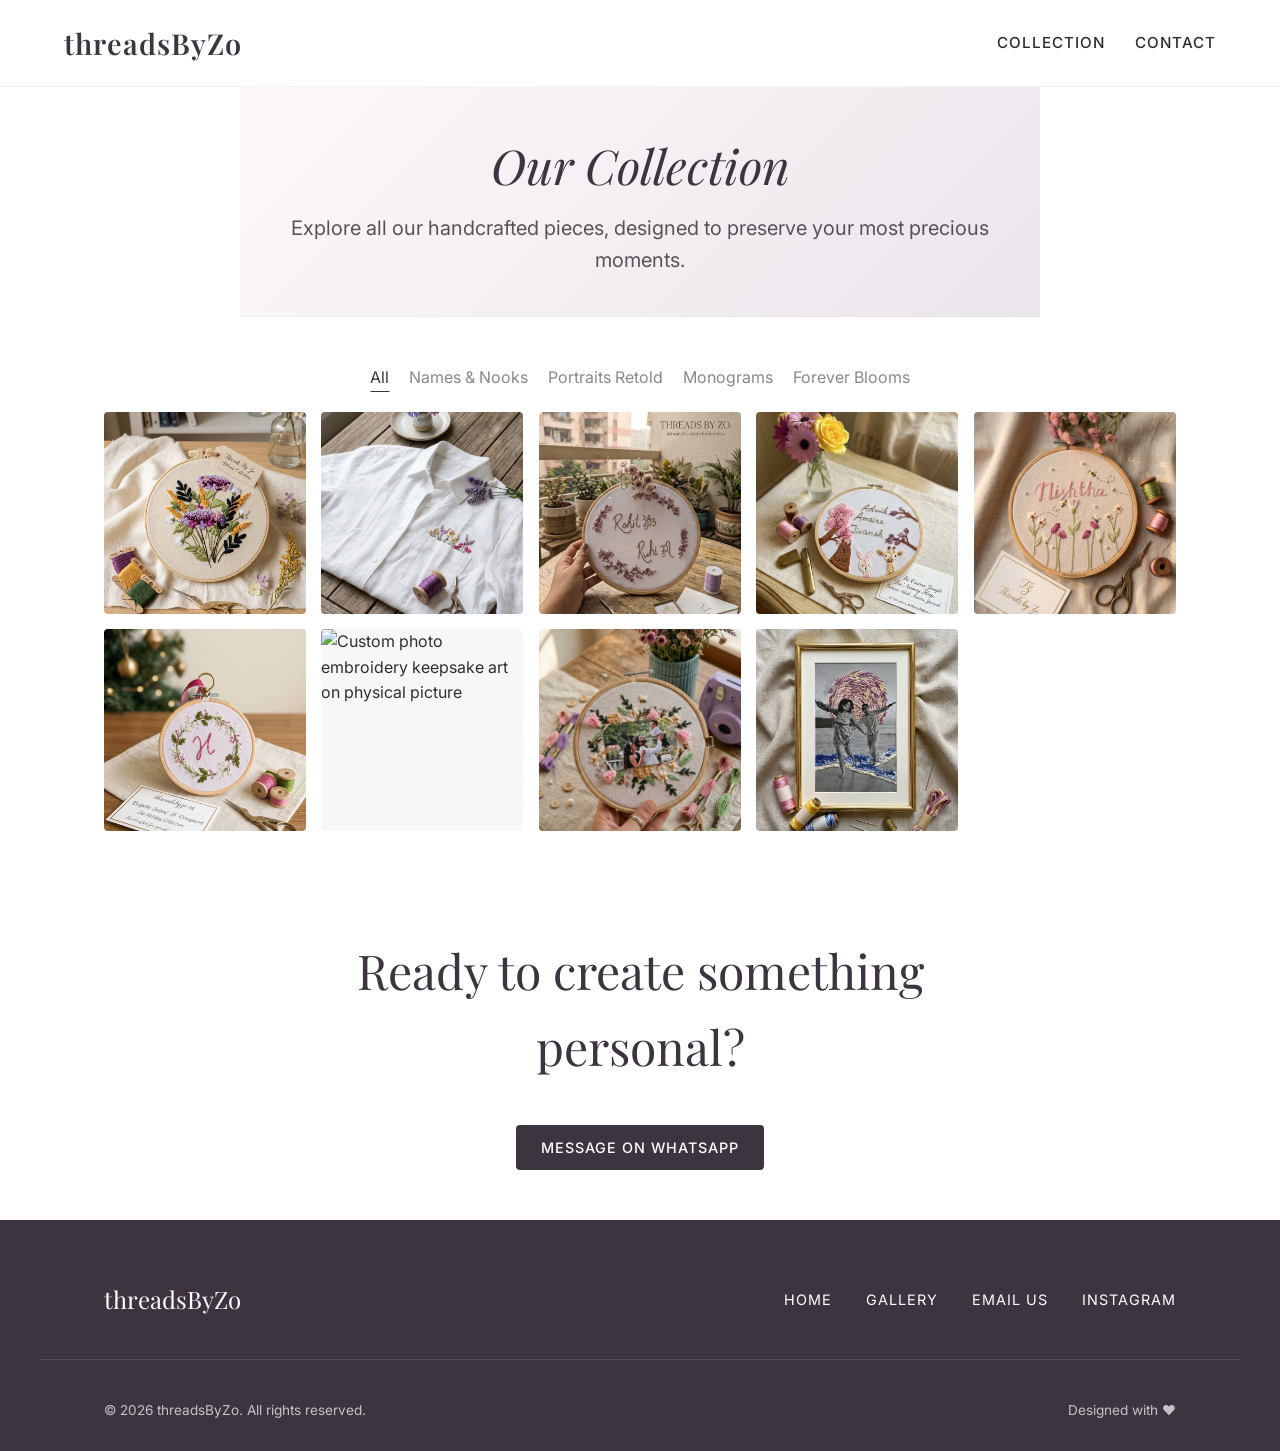
==== products/index.html @ 28b9ed26 "Clean URL and new products" ====
<!DOCTYPE html>
<html lang="en">
<head>
    <meta charset="UTF-8">
    <meta name="viewport" content="width=device-width, initial-scale=1.0">
    <meta name="keywords" content="hand-embroidered, keepsakes, custom embroidery, custom name keepsakes, nursery art, initial wreaths, threadedbyzoe, threadsbyzo">
    <meta name="author" content="ThreadedByZoe">
    <title>Our Collection | threadsByZo</title>
    <meta name="description" content="Explore our full collection of custom hand-embroidered keepsakes and personalized gifts.">
    <link rel="icon" type="image/png" href="../assets/favicon.png">
    <link rel="preconnect" href="https://fonts.googleapis.com">
    <link rel="preconnect" href="https://fonts.gstatic.com" crossorigin>
    <link href="https://fonts.googleapis.com/css2?family=Inter:wght@300;400;500&family=Playfair+Display:ital,wght@0,400;0,600;1,400&display=swap" rel="stylesheet">
    <link rel="stylesheet" href="../style.css">
</head>
<body>
    <nav class="navbar navbar-solid">
        <a href="/" class="logo">threadsByZo</a>
        <div class="nav-links">
            <a href="/products/">Collection</a>
            <a href="https://wa.me/919465664414" target="_blank" rel="noopener">Contact</a>
        </div>
    </nav>

    <header class="page-header center-text">
        <div class="container fade-in">
            <h1>Our Collection</h1>
            <p>Explore all our handcrafted pieces, designed to preserve your most precious moments.</p>
        </div>
    </header>

    <section class="featured padding-y" id="featured">
        <div class="container fade-in">
            
            <div class="category-tabs">
                <button class="tab-btn active" data-filter="all">All</button>
                <button class="tab-btn" data-filter="home-decor">Names & Nooks</button>
                <button class="tab-btn" data-filter="portraits">Portraits Retold</button>
                <button class="tab-btn" data-filter="monograms">Monograms</button>
                <button class="tab-btn" data-filter="blooms">Forever Blooms</button>
            </div>

            <div class="grid-gallery" id="product-gallery">
                <div class="product-item" data-category="blooms">
                    <div class="img-wrapper">
                        <img src="../assets/floral_bouquet.jpg" alt="Custom hand-embroidered floral bouquet keepsake art" loading="lazy">
                    </div>
                </div>
                <div class="product-item" data-category="blooms">
                    <div class="img-wrapper">
                        <img src="../assets/shirt_embroidery.jpg" alt="Custom floral hand-embroidery on linen shirt pocket" loading="lazy">
                    </div>
                </div>
                <div class="product-item" data-category="home-decor">
                    <div class="img-wrapper">
                        <img src="../assets/name_keepsake.jpg" alt="Personalized custom name embroidery hoop art" loading="lazy">
                    </div>
                </div>
                <div class="product-item" data-category="home-decor">
                    <div class="img-wrapper">
                        <img src="../assets/nursery_art.jpg" alt="Baby nursery hand-embroidered wall art keepsake" loading="lazy">
                    </div>
                </div>
                <div class="product-item" data-category="home-decor">
                    <div class="img-wrapper">
                        <img src="../assets/nishtha_nursery.jpeg" alt="Nishtha personalized baby nursery embroidery art" loading="lazy">
                    </div>
                </div>
                <div class="product-item" data-category="monograms">
                    <div class="img-wrapper">
                        <img src="../assets/initial_wreath.jpg" alt="Custom hand-embroidered floral initial wreath" loading="lazy">
                    </div>
                </div>
                <div class="product-item" data-category="portraits">
                    <div class="img-wrapper">
                        <img src="../assets/photo_embroidery.jpg" alt="Custom photo embroidery keepsake art on physical picture" loading="lazy">
                    </div>
                </div>
                <div class="product-item" data-category="portraits">
                    <div class="img-wrapper">
                        <img src="../assets/family_portrait.jpg" alt="Hand-embroidered family portrait keepsake" loading="lazy">
                    </div>
                </div>
                <div class="product-item" data-category="portraits">
                    <div class="img-wrapper">
                        <img src="../assets/couple_portrait.jpg" alt="Hand-embroidered couple beach portrait keepsake" loading="lazy">
                    </div>
                </div>
            </div>
        </div>
    </section>

    <section class="final-cta padding-y fade-in" id="contact">
        <div class="container center-text">
            <h2>Ready to create something personal?</h2>
            <a href="https://wa.me/919465664414?text=Hi%20Zo%2C%20I%E2%80%99d%20like%20to%20order%20a%20custom%20embroidery%20piece." class="btn btn-primary" target="_blank" rel="noopener" aria-label="Message ThreadsByZo on WhatsApp">Message on WhatsApp</a>
        </div>
    </section>

    <footer class="footer">
        <div class="container footer-content">
            <div class="footer-logo">threadsByZo</div>
            <div class="footer-links">
                <a href="/">Home</a>
                <a href="/products/">Gallery</a>
                <a href="mailto:threadedbyzo@gmail.com">Email Us</a>
                <a href="https://www.instagram.com/threads_by_zo" target="_blank" rel="noopener">Instagram</a>
            </div>
        </div>
        <div class="container footer-bottom">
            <p>&copy; 2026 threadsByZo. All rights reserved.</p>
            <p>Designed with ❤️</p>
        </div>
    </footer>

    <script src="../script.js"></script>
</body>
</html>
---- style.css ----
:root {
    --beige: #FDF9F9;
    --sage: #EBE5EC;
    --brown: #3C3540;
    --white: #FFFFFF;
    --black: #2F2D33;
    --accent: #8C7A8A;
    
    --font-heading: 'Playfair Display', serif;
    --font-body: 'Inter', sans-serif;
    
    --transition: all 0.4s cubic-bezier(0.25, 0.8, 0.25, 1);
}

* {
    margin: 0;
    padding: 0;
    box-sizing: border-box;
}

html {
    scroll-behavior: smooth;
    font-size: 16px;
}

body {
    font-family: var(--font-body);
    color: var(--black);
    background-color: var(--white);
    line-height: 1.6;
    overflow-x: hidden;
}

h1, h2, h3, h4, h5, h6, .logo {
    font-family: var(--font-heading);
    color: var(--brown);
    font-weight: 400;
}

a {
    text-decoration: none;
    color: inherit;
    transition: var(--transition);
}

img {
    max-width: 100%;
    height: auto;
    display: block;
}

/* Utilities */
.container {
    max-width: 1200px;
    margin: 0 auto;
    padding: 0 5%;
}

.padding-y {
    padding: 50px 0;
}

.padding-y-sm {
    padding: 40px 0;
}

.bg-beige {
    background-color: var(--beige);
}

.bg-sage {
    background-color: var(--sage);
    color: var(--brown);
}

.bg-sage h2 {
    color: var(--brown);
}

.text-left {
    text-align: left;
}

.center-text {
    text-align: center;
    max-width: 800px;
    margin: 0 auto;
}

.section-title {
    text-align: center;
    font-size: 2.5rem;
    margin-bottom: 2rem;
    position: relative;
    padding-bottom: 1rem;
}

.section-title::after {
    content: '';
    position: absolute;
    bottom: 0;
    left: 50%;
    transform: translateX(-50%);
    width: 60px;
    height: 1px;
    background-color: var(--accent);
}

.section-title.text-left::after {
    left: 0;
    transform: none;
}

/* Buttons */
.btn {
    display: inline-block;
    padding: 10px 24px;
    font-family: var(--font-body);
    font-size: 0.9rem;
    font-weight: 500;
    text-transform: uppercase;
    letter-spacing: 1px;
    border-radius: 4px;
    cursor: pointer;
    border: 1px solid transparent;
}

.btn-primary {
    background-color: var(--brown);
    color: var(--white);
}

.btn-primary:hover {
    background-color: var(--accent);
    color: var(--white);
    border-color: var(--accent);
}

.btn-secondary {
    background-color: transparent;
    color: var(--brown);
    border: 1px solid var(--brown);
}

.btn-secondary:hover {
    background-color: var(--accent);
    color: var(--white);
    border-color: var(--accent);
}

/* Navbar */
.navbar {
    position: absolute;
    top: 0;
    left: 0;
    width: 100%;
    padding: 20px 5%;
    z-index: 100;
    display: flex;
    justify-content: space-between;
    align-items: center;
    background: linear-gradient(to bottom, rgba(255,255,255,0.9), transparent);
}

.navbar-solid {
    position: sticky;
    top: 0;
    z-index: 100;
    background: var(--white);
    border-bottom: 1px solid rgba(0,0,0,0.05);
}

.navbar .logo {
    font-size: 1.8rem;
    letter-spacing: 1px;
    font-weight: 600;
}

.nav-links {
    display: flex;
    gap: 30px;
    align-items: center;
}

.nav-links a {
    font-size: 0.95rem;
    text-transform: uppercase;
    letter-spacing: 1px;
    font-weight: 500;
}

.nav-links a:hover {
    color: var(--accent);
}

/* Hero */
.hero {
    position: relative;
    height: 100vh;
    min-height: 600px;
    display: flex;
    align-items: center;
    justify-content: center;
    text-align: center;
    overflow: hidden;
}

.hero-bg {
    position: absolute;
    top: 0;
    left: 0;
    width: 100%;
    height: 100%;
    background-size: cover;
    background-position: center;
    z-index: -2;
    transform: scale(1.05); /* slightly scaled for entry animation potential */
}

.hero-overlay {
    position: absolute;
    top: 0;
    left: 0;
    width: 100%;
    height: 100%;
    background-color: rgba(245, 237, 228, 0.4); /* beige wash */
    z-index: -1;
}

.hero-content {
    max-width: 800px;
    padding: 0 5%;
}

.hero h1 {
    font-size: 4.5rem;
    line-height: 1.1;
    margin-bottom: 1.5rem;
    font-style: italic;
    text-shadow: 0 2px 15px rgba(255,255,255,0.8);
}

.hero p {
    font-size: 1.25rem;
    margin-bottom: 2.5rem;
    color: var(--black);
    font-weight: 300;
}

/* Page Header */
.page-header {
    background: linear-gradient(135deg, var(--beige) 0%, var(--sage) 100%);
    padding: 40px 0;
    border-bottom: 1px solid rgba(0,0,0,0.03);
}

.page-header h1 {
    font-size: 3rem;
    font-style: italic;
    margin-bottom: 0.5rem;
    color: var(--brown);
}

.page-header p {
    font-size: 1.25rem;
    color: var(--black);
    opacity: 0.8;
}

/* Grid Layouts */
.grid-4 {
    display: grid;
    grid-template-columns: repeat(auto-fit, minmax(240px, 1fr));
    gap: 30px;
}

.grid-3 {
    display: grid;
    grid-template-columns: repeat(auto-fit, minmax(300px, 1fr));
    gap: 40px;
}

.grid-2 {
    display: grid;
    grid-template-columns: 1fr 1fr;
    gap: 40px;
    align-items: center;
}

/* Featured Section & Categories */
.category-tabs {
    display: flex;
    justify-content: center;
    gap: 20px;
    flex-wrap: wrap;
    margin-bottom: 20px;
}

.tab-btn {
    background: transparent;
    border: none;
    font-family: var(--font-body);
    font-size: 1rem;
    color: #888;
    cursor: pointer;
    padding-bottom: 5px;
    position: relative;
    transition: var(--transition);
}

.tab-btn::after {
    content: '';
    position: absolute;
    bottom: 0;
    left: 50%;
    transform: translateX(-50%);
    width: 0;
    height: 1px;
    background-color: var(--brown);
    transition: var(--transition);
}

.tab-btn.active, .tab-btn:hover {
    color: var(--brown);
}

.tab-btn.active::after, .tab-btn:hover::after {
    width: 100%;
}

.grid-gallery {
    display: grid;
    grid-template-columns: repeat(auto-fill, minmax(200px, 1fr));
    gap: 15px;
}

.product-item {
    transition: var(--transition);
    animation: fadeIn 0.5s ease forwards;
}

.product-item.hidden {
    display: none;
}

.product-item .img-wrapper {
    position: relative;
    overflow: hidden;
    border-radius: 4px;
    aspect-ratio: 1 / 1;
    background-color: #f7f7f7;
}

.product-item img {
    width: 100%;
    height: 100%;
    object-fit: cover;
    transition: transform 0.8s ease;
}

.product-item:hover img {
    transform: scale(1.08); /* Removed over-blurring and text overlay effects */
}

@keyframes fadeIn {
    from { opacity: 0; transform: scale(0.95); }
    to { opacity: 1; transform: scale(1); }
}

/* How It Works - Elegant Timeline */
.workflow-timeline {
    display: grid;
    grid-template-columns: repeat(auto-fit, minmax(280px, 1fr));
    gap: 30px;
    max-width: 1000px;
    margin: 0 auto;
}

.timeline-step {
    position: relative;
    background-color: var(--white);
    padding: 30px 20px;
    border-radius: 12px;
    display: flex;
    flex-direction: column;
    align-items: center;
    text-align: center;
    box-shadow: 0 10px 30px rgba(0, 0, 0, 0.03);
    transition: var(--transition);
    overflow: hidden;
}

.timeline-step:hover {
    transform: translateY(-8px);
    box-shadow: 0 15px 40px rgba(0, 0, 0, 0.06);
}

.step-content {
    position: relative;
    z-index: 2;
}

.step-bg-num {
    position: absolute;
    top: 50%;
    left: 50%;
    transform: translate(-50%, -50%);
    font-family: var(--font-heading);
    font-size: 12rem;
    line-height: 1;
    color: var(--accent);
    opacity: 0.08;
    z-index: 1;
    pointer-events: none;
    transition: var(--transition);
}

.timeline-step:hover .step-bg-num {
    transform: translate(-50%, -50%) scale(1.05);
    color: var(--brown);
    opacity: 0.12;
}

.timeline-step h3 {
    font-size: 1.5rem;
    margin-bottom: 0.5rem;
}

.timeline-step p {
    font-size: 1.05rem;
    color: #555;
    max-width: 500px;
}

.center-btn {
    text-align: center;
    margin-top: 3rem;
}

/* About Section */
.about-text p {
    margin-bottom: 1.5rem;
    font-size: 1.1rem;
    color: #444;
}

.about-image {
    border-radius: 12px;
    overflow: hidden;
    box-shadow: 0 10px 30px rgba(0,0,0,0.03);
    aspect-ratio: 4 / 3;
}

.about-image img {
    width: 100%;
    height: 100%;
    object-fit: cover;
    object-position: center;
}

/* Testimonials Section */
.testimonials .grid-3 {
    gap: 30px;
}

.testimonial-card {
    background-color: var(--white);
    padding: 40px 30px;
    border-radius: 12px;
    box-shadow: 0 10px 30px rgba(0, 0, 0, 0.03);
    text-align: center;
    display: flex;
    flex-direction: column;
    justify-content: space-between;
    transition: var(--transition);
    height: 100%;
}

.testimonial-card:hover {
    transform: translateY(-5px);
    box-shadow: 0 15px 40px rgba(0, 0, 0, 0.06);
}

.testimonial-card .quote {
    font-size: 1.1rem;
    font-style: italic;
    color: var(--brown);
    margin-bottom: 2rem;
    line-height: 1.6;
}

.testimonial-card .author {
    font-family: var(--font-heading);
    font-size: 1.15rem;
    color: var(--accent);
    font-weight: 600;
}

/* Gifting Section */
.gifting {
    padding: 60px 5%;
}

.gifting h2 {
    font-size: 2.8rem;
    margin-bottom: 1.5rem;
    font-style: italic;
}

.gifting p {
    font-size: 1.2rem;
    opacity: 0.9;
}

/* Final CTA */
.final-cta h2 {
    font-size: 3rem;
    margin-bottom: 2.5rem;
}

/* Footer */
.footer {
    background-color: var(--brown);
    color: var(--white);
    padding: 60px 0 30px;
}

.footer-content {
    display: flex;
    justify-content: space-between;
    align-items: center;
    margin-bottom: 40px;
    border-bottom: 1px solid rgba(255,255,255,0.1);
    padding-bottom: 40px;
}

.footer-logo {
    font-family: var(--font-heading);
    font-size: 1.5rem;
}

.footer-links a {
    margin-left: 30px;
    font-size: 0.9rem;
    text-transform: uppercase;
    letter-spacing: 1px;
}

.footer-links a:hover {
    color: var(--sage);
}

.footer-bottom {
    display: flex;
    justify-content: space-between;
    font-size: 0.85rem;
    opacity: 0.7;
}

/* Animations */
.fade-in {
    opacity: 0;
    transform: translateY(30px);
    transition: opacity 0.8s ease-out, transform 0.8s ease-out;
}

.fade-in.appear {
    opacity: 1;
    transform: translateY(0);
}

/* Responsive */
@media (max-width: 900px) {
    .grid-2 {
        grid-template-columns: 1fr;
        gap: 40px;
    }
    
    .hero h1 {
        font-size: 3.5rem;
    }
    
    .section-title {
        font-size: 2rem;
    }
}

@media (max-width: 600px) {
    .navbar {
        flex-direction: column;
        gap: 15px;
        padding: 15px 5%;
    }

    .hero {
        min-height: 360px;
        height: auto;
        padding-bottom: 60px;
        align-items: flex-start;
        padding-top: 130px;
    }

    .featured {
        padding-top: 40px;
    }

    .grid-gallery {
        grid-template-columns: repeat(2, 1fr);
        gap: 10px;
    }

    .hero h1 {
        font-size: 2.5rem;
    }
    
    .hero p {
        font-size: 1rem;
    }
    
    .timeline-step {
        padding: 30px 20px;
    }
    
    .step-bg-num {
        font-size: 8rem;
    }

    .gifting h2 {
        font-size: 2.2rem;
    }
    
    .footer-content {
        flex-direction: column;
        gap: 20px;
        text-align: center;
    }
    
    .footer-links a {
        margin: 0 10px;
    }
    
    .footer-bottom {
        flex-direction: column;
        text-align: center;
        gap: 10px;
    }
}
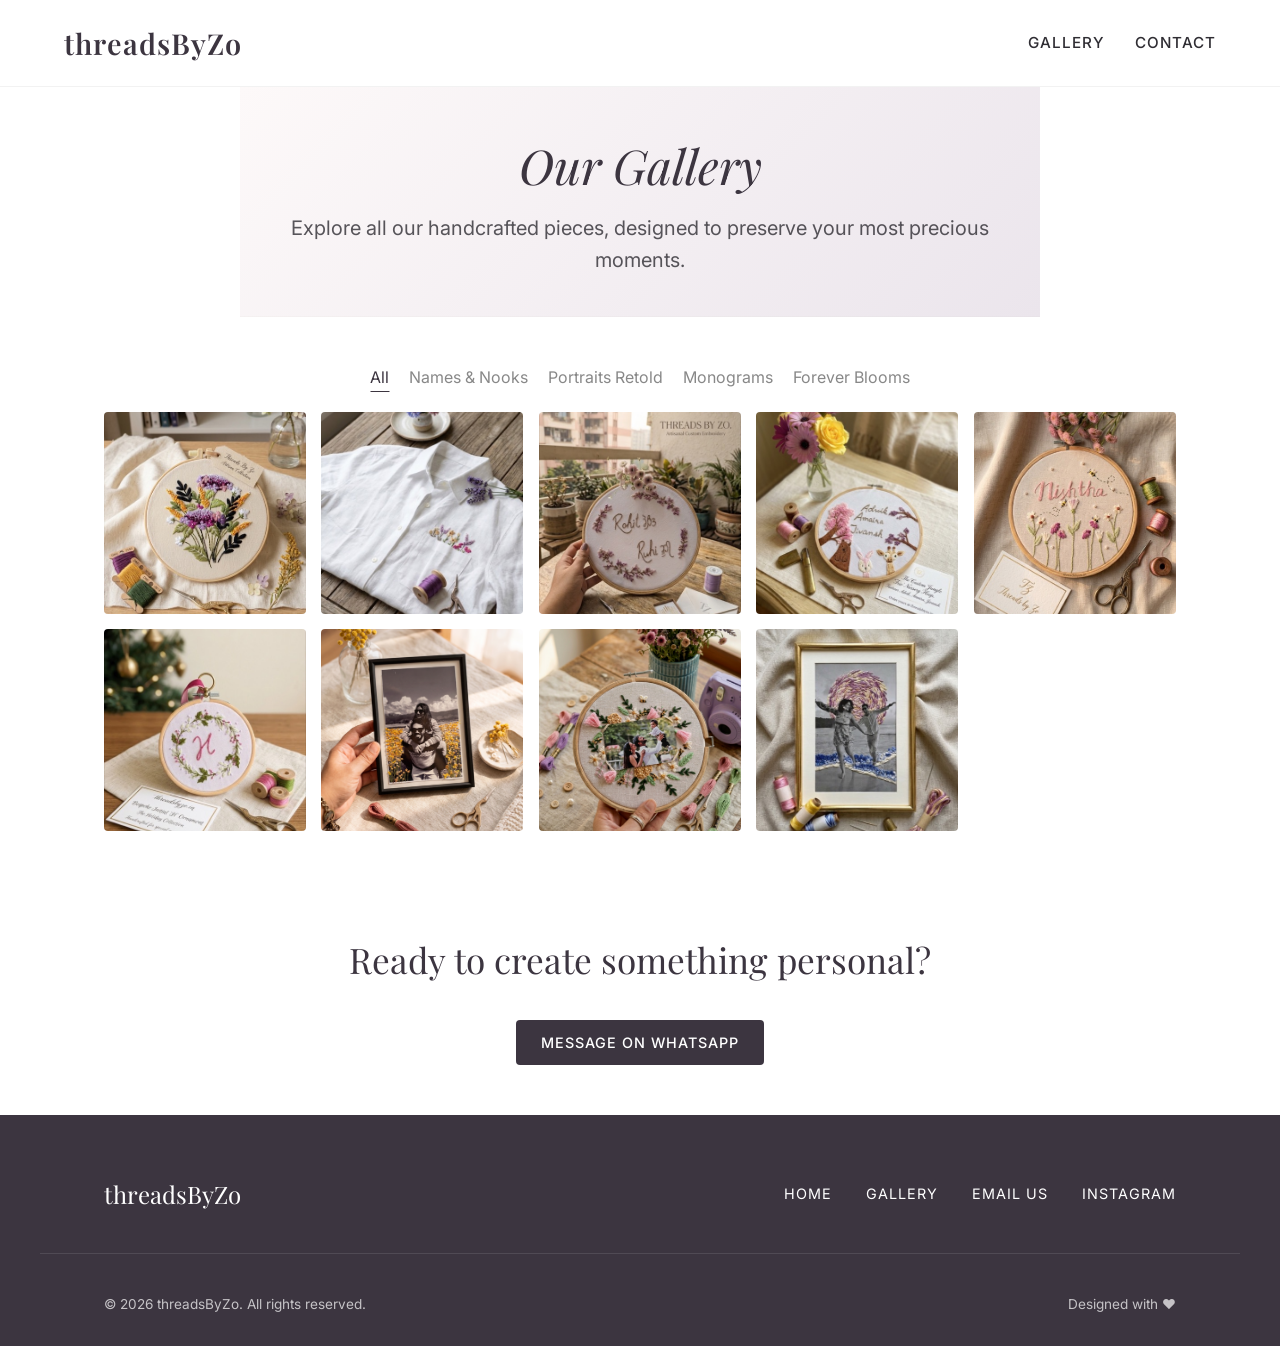
==== commit 2cf0cf66: "Add files via upload" ====
--- a/products/index.html
+++ b/products/index.html
@@ -5,8 +5,8 @@
     <meta name="viewport" content="width=device-width, initial-scale=1.0">
     <meta name="keywords" content="hand-embroidered, keepsakes, custom embroidery, custom name keepsakes, nursery art, initial wreaths, threadedbyzoe, threadsbyzo">
     <meta name="author" content="ThreadedByZoe">
-    <title>Our Collection | threadsByZo</title>
-    <meta name="description" content="Explore our full collection of custom hand-embroidered keepsakes and personalized gifts.">
+    <title>Our Gallery | threadsByZo</title>
+    <meta name="description" content="Explore our full gallery of custom hand-embroidered keepsakes and personalized gifts.">
     <link rel="icon" type="image/png" href="../assets/favicon.png">
     <link rel="preconnect" href="https://fonts.googleapis.com">
     <link rel="preconnect" href="https://fonts.gstatic.com" crossorigin>
@@ -17,14 +17,14 @@
     <nav class="navbar navbar-solid">
         <a href="/" class="logo">threadsByZo</a>
         <div class="nav-links">
-            <a href="/products/">Collection</a>
+            <a href="/products/">Gallery</a>
             <a href="https://wa.me/919465664414" target="_blank" rel="noopener">Contact</a>
         </div>
     </nav>
 
     <header class="page-header center-text">
         <div class="container fade-in">
-            <h1>Our Collection</h1>
+            <h1>Our Gallery</h1>
             <p>Explore all our handcrafted pieces, designed to preserve your most precious moments.</p>
         </div>
     </header>
@@ -32,12 +32,14 @@
     <section class="featured padding-y" id="featured">
         <div class="container fade-in">
             
-            <div class="category-tabs">
-                <button class="tab-btn active" data-filter="all">All</button>
-                <button class="tab-btn" data-filter="home-decor">Names & Nooks</button>
-                <button class="tab-btn" data-filter="portraits">Portraits Retold</button>
-                <button class="tab-btn" data-filter="monograms">Monograms</button>
-                <button class="tab-btn" data-filter="blooms">Forever Blooms</button>
+            <div class="category-tabs-wrapper">
+                <div class="category-tabs">
+                    <button class="tab-btn active" data-filter="all">All</button>
+                    <button class="tab-btn" data-filter="home-decor">Names & Nooks</button>
+                    <button class="tab-btn" data-filter="portraits">Portraits Retold</button>
+                    <button class="tab-btn" data-filter="monograms">Monograms</button>
+                    <button class="tab-btn" data-filter="blooms">Forever Blooms</button>
+                </div>
             </div>
 
             <div class="grid-gallery" id="product-gallery">
--- a/style.css
+++ b/style.css
@@ -514,8 +514,8 @@
 
 /* Final CTA */
 .final-cta h2 {
-    font-size: 3rem;
-    margin-bottom: 2.5rem;
+    font-size: 2.2rem;
+    margin-bottom: 2rem;
 }
 
 /* Footer */
@@ -588,8 +588,25 @@
 @media (max-width: 600px) {
     .navbar {
         flex-direction: column;
-        gap: 15px;
-        padding: 15px 5%;
+        justify-content: center;
+        align-items: center;
+        padding: 12px 5%;
+        height: auto;
+        gap: 8px;
+    }
+    
+    .navbar .logo {
+        font-size: 1.6rem;
+    }
+    
+    .nav-links {
+        gap: 25px;
+        justify-content: center;
+        width: 100%;
+    }
+    
+    .nav-links a {
+        font-size: 0.95rem;
     }
 
     .hero {
@@ -601,7 +618,50 @@
     }
 
     .featured {
-        padding-top: 40px;
+        padding-top: 10px;
+    }
+
+    .category-tabs-wrapper {
+        position: sticky;
+        top: 95px; /* Safely clears the compact stacked header */
+        z-index: 90;
+        background-color: rgba(251, 248, 241, 0.98);
+        box-shadow: 0 -30px 0 0 rgba(251, 248, 241, 0.98);
+        border-bottom: 1px solid rgba(0,0,0,0.05);
+        
+        /* Break out of container padding */
+        margin-left: -5.5vw;
+        margin-right: -5.5vw;
+        padding-left: 5.5vw;
+        padding-right: 5.5vw;
+    }
+
+    .category-tabs {
+        /* Edge-to-edge horizontal scrolling */
+        justify-content: flex-start;
+        flex-wrap: nowrap;
+        overflow-x: auto;
+        -webkit-overflow-scrolling: touch;
+        scrollbar-width: none;
+        
+        padding: 15px 0;
+        padding-right: 40px; /* Space to scroll past the fade */
+        gap: 24px;
+        margin-bottom: 0;
+        
+        /* Fade out right edge */
+        mask-image: linear-gradient(to right, black 85%, transparent 100%);
+        -webkit-mask-image: linear-gradient(to right, black 85%, transparent 100%);
+    }
+    
+    .category-tabs::-webkit-scrollbar {
+        display: none;
+    }
+    
+    .tab-btn {
+        white-space: nowrap;
+        flex-shrink: 0;
+        font-size: 0.95rem; /* Slightly smaller on mobile to fit more */
     }
 
     .grid-gallery {
@@ -629,19 +689,37 @@
         font-size: 2.2rem;
     }
     
+    .footer {
+        padding: 40px 0 20px;
+    }
+    
     .footer-content {
         flex-direction: column;
-        gap: 20px;
-        text-align: center;
+        align-items: flex-start;
+        gap: 30px;
+        text-align: left;
+    }
+    
+    .footer-links {
+        display: flex;
+        flex-direction: column;
+        align-items: flex-start;
+        gap: 15px;
     }
     
     .footer-links a {
-        margin: 0 10px;
+        margin: 0;
+        font-size: 1.1rem;
     }
     
     .footer-bottom {
         flex-direction: column;
-        text-align: center;
-        gap: 10px;
-    }
-}
+        align-items: flex-start;
+        text-align: left;
+        gap: 5px;
+        margin-top: 20px;
+        padding-top: 20px;
+        border-top: 1px solid rgba(255,255,255,0.1);
+        width: 100%;
+    }
+}
